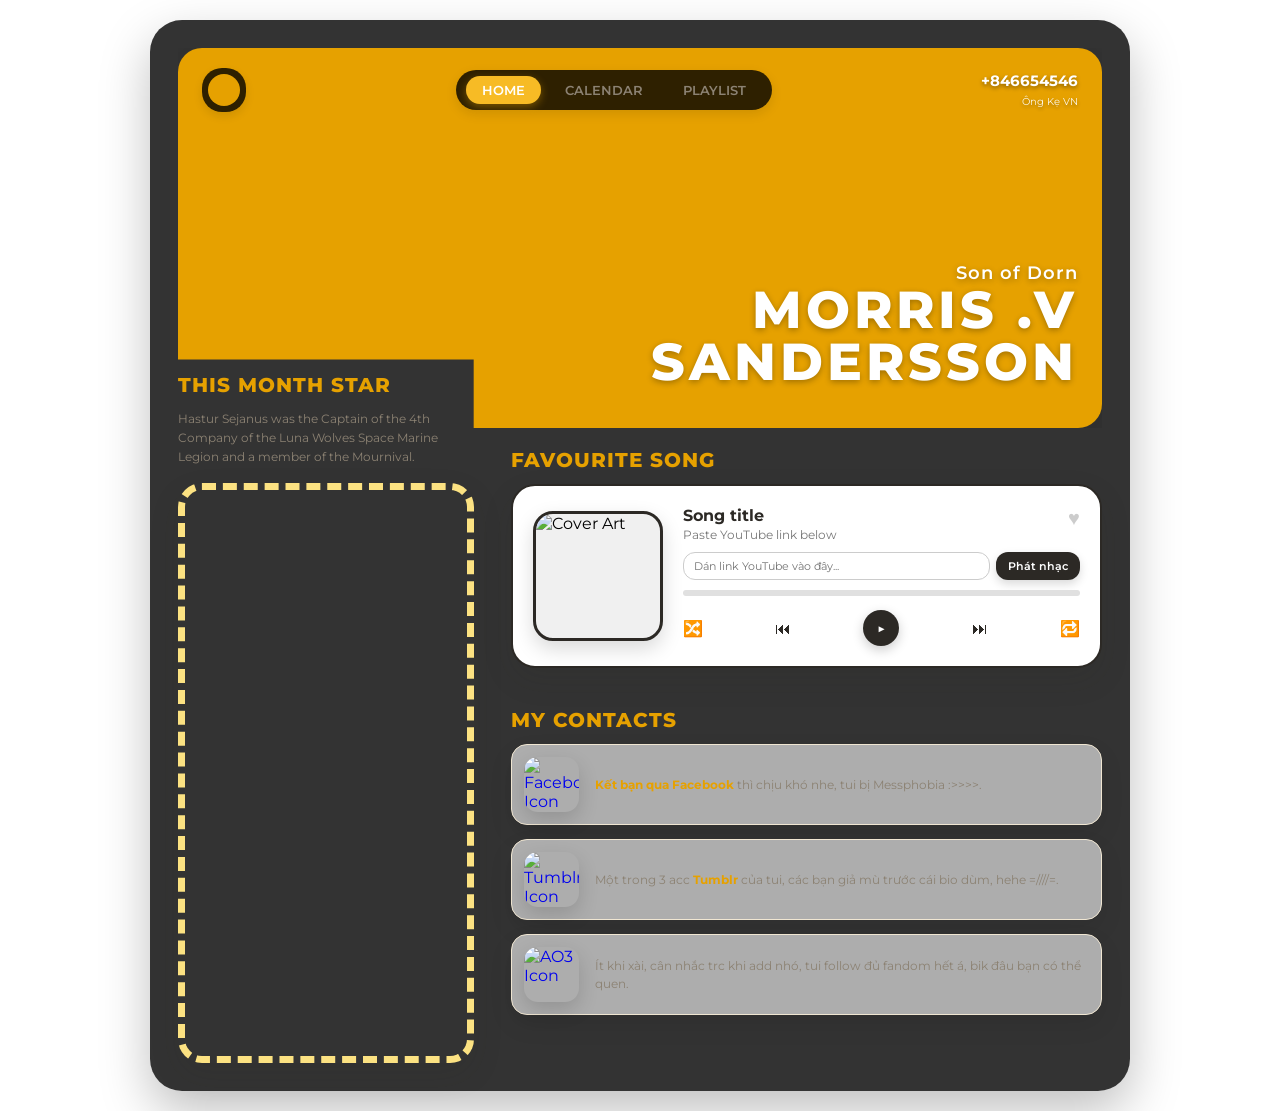
==== index.html @ 99d66d62 "Add files via upload" ====
<!DOCTYPE html>
<html lang="vi">
<head>
  <meta charset="UTF-8">
  <meta name="viewport" content="width=device-width, initial-scale=1.0">
  <title>Morris Ventris Sandersson</title>
  <link rel="stylesheet" href="style.css">
  <link href="https://fonts.googleapis.com/css2?family=Montserrat:wght@400;600;700;800&display=swap" rel="stylesheet">
  <script src="https://www.youtube.com/iframe_api"></script>
</head>
<body>

  <div class="site-container">

    <header class="top-hero-card">
      <nav class="navbar">
        <div class="logo-box">
          <div class="logo-placeholder"></div>
        </div>
        <div class="nav-links">
          <a href="#" class="nav-btn active">HOME</a>
          <a href="Celander.html" class="nav-btn">CALENDAR</a>
          <a href="Readlist.html" class="nav-btn">PLAYLIST</a>
        </div>
        <div class="contact-info">
          <span class="phone-number">+846654546</span>
          <span class="phone-sub">Ông Kẹ VN</span>
        </div>
      </nav>

      <div class="hero-content">
        <div class="hero-subtitle">Son of Dorn</div>
        <h1 class="hero-title">MORRIS .V<br> SANDERSSON</h1>
      </div>
    </header>

    <main class="main-content">
      
      <section class="left-column">
        <h2 class="section-title">THIS MONTH STAR</h2>
        <p class="description-text">
          Hastur Sejanus was the Captain of the 4th Company of the Luna Wolves Space Marine Legion and a member of the Mournival.
        </p>
        <div class="image-box-large">
          <div class="star-img"></div>
        </div>
      </section>

      <section class="right-column">
        
        <div class="specialty-block">
          <h2 class="section-title">FAVOURITE SONG</h2>
          <div class="music-player-card">
            <div class="player-cover">
              <img id="song-cover" src="https://via.placeholder.com/150?text=Music" alt="Cover Art">
            </div>

            <div class="player-content">
              <div class="player-header">
                <div class="song-info">
                  <h3 id="song-title">Song title</h3>
                  <p id="song-artist">Paste YouTube link below</p>
                </div>
                <button class="btn-like" id="like-btn">♥</button>
              </div>

              <div class="youtube-input-group">
                <input type="text" id="yt-url-input" placeholder="Dán link YouTube vào đây...">
                <button id="load-yt-btn">Phát nhạc</button>
              </div>

              <div class="progress-bar-container">
                <div class="progress-bar" id="progress-bar"></div>
              </div>

              <div class="player-controls">
                <button class="ctrl-btn">🔀</button>
                <button class="ctrl-btn" id="prev-btn">⏮</button>
                <button class="ctrl-btn play-main-btn" id="play-pause-btn">▶</button>
                <button class="ctrl-btn" id="next-btn">⏭</button>
                <button class="ctrl-btn">🔁</button>
              </div>

              <div id="yt-player-container" style="display:none;"></div>
            </div>
          </div>
        </div>

        <div class="news-block">
          <h2 class="section-title">MY CONTACTS</h2>

          <div class="news-list">
            <div class="news-item">
              <a href="https://www.facebook.com/jager.von.sterben" target="_blank" class="thumb-link">
                <div class="thumb-box">
                  <img src="https://i.pinimg.com/236x/1d/36/d2/1d36d2b47b0942a00c9ad1c40461d12a.jpg" alt="Facebook Icon" class="thumb-img">
                </div>
              </a>
              <div class="news-text">
                <p>
                  <a href="https://www.facebook.com/jager.von.sterben" target="_blank" class="contact-link">Kết bạn qua Facebook</a> 
                  thì chịu khó nhe, tui bị Messphobia :>>>>.
                </p>
              </div>
            </div>

            <div class="news-item">
              <a href="https://www.tumblr.com/blog/notsurewhattocall" target="_blank" class="thumb-link">
                <div class="thumb-box">
                  <img src="https://i.pinimg.com/236x/40/56/7e/40567ea897f6cc804bea35c90d74b845.jpg" alt="Tumblr Icon" class="thumb-img">
                </div>
              </a>
              <div class="news-text">
                <p>
                  Một trong 3 acc <a href="https://www.tumblr.com/blog/notsurewhattocall" target="_blank" class="contact-link">Tumblr</a> của tui, các bạn giả mù trước cái bio dùm, hehe =////=.
                </p>
              </div>
            </div>

            <div class="news-item">
              <a href="https://archiveofourown.org/users/MorrisMauseAndersson" target="_blank" class="thumb-link">
                <div class="thumb-box">
                  <img src="https://i.pinimg.com/1200x/1e/6d/fd/1e6dfd73165b611307ed48c3a719d7e1.jpg" alt="AO3 Icon" class="thumb-img">
                </div>
              </a>
              <div class="news-text">
                <p>
                  Ít khi xài, cân nhắc trc khi add nhó, tui follow đủ fandom hết á, bik đâu bạn có thể quen.
                </p>
              </div>
            </div>
          </div>
        </div>

      </section>

    </main>

  </div>

  <script src="script.js"></script>
</body>
</html>
---- style.css ----
/* ==========================================
   RESET & SYSTEM VARIABLES (Tone Vàng - Trắng)
   ========================================== */
:root {
  --bg-page: url("https://i.pinimg.com/1200x/af/6b/8a/af6b8afd985e3afee84c5190ab9a0707.jpg");       /* Màu nền trang ngoài cùng */
  --bg-card: #000000CC; /* khoảng 60% */
  --primary-yellow: #e6a100;  /* Màu vàng chủ đạo */
  --secondary-yellow: #fce282;/* Vàng nhạt / Highlight */
  --accent-yellow: #d18f00;   /* Vàng đậm cho Hover */
  --text-dark: #2c2925;      /* Màu chữ tối */
  --text-light: #ffffff;     /* Màu chữ sáng */
  --text-muted: #8c8273;     /* Màu chữ phụ */
  --border-light: #f0e6d2;   /* Đường phân cách */
  
  --radius-outer: 32px;
  --radius-inner: 24px;

  /* Hệ thống bóng đổ (Shadow System) */
  --shadow-soft: 0 10px 25px rgba(0, 0, 0, 0.08);
  --shadow-medium: 0 12px 30px rgba(44, 41, 37, 0.12);
  --shadow-hover: 0 18px 36px rgba(0, 0, 0, 0.18);
  --shadow-img: 0 8px 20px rgba(0, 0, 0, 0.15);
}

* {
  margin: 0;
  padding: 0;
  box-sizing: border-box;
  font-family: 'Montserrat', sans-serif;
}

body {
  background-image: var(--bg-page);
  background-size: cover;
  background-position: center;
  background-repeat: no-repeat;
  display: flex;
  justify-content: center;
  align-items: center;
  min-height: 100vh;
  padding: 20px;
}

/* ==========================================
   LAYOUT CONTAINER
   ========================================== */
.site-container {
  width: 100%;
  max-width: 980px;
  background-color: var(--bg-card);
  border-radius: var(--radius-outer);
  padding: 28px;
  /* Bóng đổ lớn cho toàn bộ Container chính */
  box-shadow: 0 20px 50px rgba(0, 0, 0, 0.25);
  position: relative;
}

/* ==========================================
   TOP HERO CARD (Khối màu vàng phía trên)
   Sử dụng clip-path để tạo hình notch/chữ L
   ========================================== */
.top-hero-card {
  background-color: var(--primary-yellow);
  background-image: linear-gradient(rgba(230, 161, 0, 0.45), rgba(230, 161, 0, 0.45)), 
                    url('https://i.pinimg.com/1200x/af/6b/8a/af6b8afd985e3afee84c5190ab9a0707.jpg');
  background-size: cover;
  background-position: center;
  border-radius: var(--radius-inner);
  height: 380px;
  padding: 20px 24px;
  display: flex;
  flex-direction: column;
  justify-content: space-between;
  position: relative;
  
  /* Đổ bóng cho Hero Card */
  filter: drop-shadow(0 12px 20px rgba(0, 0, 0, 0.15));

  /* Đường khoét góc trái dưới */
  clip-path: polygon(
    0 0, 
    100% 0, 
    100% 100%, 
    32% 100%, 
    32% 82%, 
    0 82%
  );
}

/* Header & Navigation */
.navbar {
  display: flex;
  align-items: center;
  justify-content: space-between;
}

.logo-box {
  background: var(--bg-card);
  padding: 6px;
  border-radius: 20px;
  display: flex;
  align-items: center;
  box-shadow: 0 4px 10px rgba(0, 0, 0, 0.1);
}

.logo-placeholder {
  width: 32px;
  height: 32px;
  background: var(--primary-yellow);
  border-radius: 50%;
}

.nav-links {
  background: var(--bg-card);
  padding: 6px 10px;
  border-radius: 30px;
  display: flex;
  gap: 8px;
  box-shadow: 0 4px 12px rgba(0, 0, 0, 0.1);
}

.nav-btn {
  text-decoration: none;
  font-size: 13px;
  font-weight: 600;
  color: var(--text-muted);
  padding: 6px 16px;
  border-radius: 20px;
  transition: all 0.3s ease;
}

.nav-btn.active, .nav-btn:hover {
  background-color: #f7bb25;
  color: var(--text-light);
  box-shadow: 0 3px 8px rgba(230, 161, 0, 0.4);
}

.contact-info {
  text-align: right;
  color: var(--text-light);
  text-shadow: 0 2px 4px rgba(0,0,0,0.4);
}

.phone-number {
  display: block;
  font-weight: 700;
  font-size: 15px;
}

.phone-sub {
  font-size: 10px;
  opacity: 0.9;
}

/* Hero Content (Tiêu đề lớn góc phải) */
.hero-content {
  text-align: right;
  color: var(--text-light);
  margin-bottom: 20px;
  text-shadow: 0 2px 6px rgba(0, 0, 0, 0.3);
}

.hero-subtitle {
  font-size: 18px;
  letter-spacing: 1px;
  font-weight: 600;
}

.hero-title {
  font-size: 52px;
  font-weight: 800;
  letter-spacing: 4px;
  text-transform: uppercase;
  line-height: 1;
}

/* ==========================================
   MAIN CONTENT GRID
   ========================================== */
.main-content {
  display: grid;
  grid-template-columns: 32% 64%;
  gap: 4%;
  margin-top: -55px; /* Ghép khớp vào góc khuyết của top-hero-card */
  position: relative;
  z-index: 2;
}

.section-title {
  color: var(--primary-yellow);
  font-size: 20px;
  font-weight: 800;
  letter-spacing: 1px;
  text-transform: uppercase;
  margin-bottom: 12px;
}

/* Cột Trái */
.left-column {
  display: flex;
  flex-direction: column;
}

.description-text {
  font-size: 12px;
  color: var(--text-muted);
  line-height: 1.6;
  margin-bottom: 16px;
}

/* Tối ưu khung ảnh lớn để trang không bị rỗng */
.image-box-large {
  width: 100%;
  height: 580px; /* Tăng chiều cao để không không bị trống không gian */
  background-image: url("https://i.pinimg.com/1200x/6e/5f/a5/6e5fa5c0710c15d75cbdd2199a5050d2.jpg");
  background-size: cover;       /* Ảnh phủ kín khung */
    background-position: center;  /* Căn giữa */
    background-repeat: no-repeat;
  border-radius: var(--radius-inner);
  border: 7px dashed var(--secondary-yellow);
  /* Bóng đổ cho ảnh lớn */
  box-shadow: var(--shadow-medium);
  transition: transform 0.3s ease, box-shadow 0.3s ease;
}

.image-box-large:hover {
  transform: translateY(-4px);
  box-shadow: var(--shadow-hover);
}

/* Cột Phải */
.right-column {
  display: flex;
  flex-direction: column;
  gap: 20px;
  padding-top: 75px; /* Đẩy nội dung xuống khớp góc cắt */
}

/* ==========================================
   MUSIC PLAYER CARD
   ========================================== */
.music-player-card {
  display: flex;
  align-items: center;
  gap: 20px;
  background: #ffffff;
  border: 2px solid #2c2925;
  border-radius: 24px;
  padding: 20px;
  width: 100%;
  margin: 10px 0 20px 0;
  /* Bóng đổ hiệu ứng nổi cho player */
  box-shadow: var(--shadow-medium);
  transition: transform 0.3s ease, box-shadow 0.3s ease;
}

.music-player-card:hover {
  transform: translateY(-2px);
  box-shadow: var(--shadow-hover);
}

.player-cover {
  width: 130px;
  height: 130px;
  min-width: 130px;
  border: 3px solid #2c2925;
  border-radius: 20px;
  overflow: hidden;
  background: #f0f0f0;
  /* Bóng đổ nhẹ cho ảnh bìa nhạc */
  box-shadow: var(--shadow-img);
}

.player-cover img {
  width: 100%;
  height: 100%;
  object-fit: cover;
}

.player-content {
  flex: 1;
  display: flex;
  flex-direction: column;
  gap: 10px;
}

.player-header {
  display: flex;
  justify-content: space-between;
  align-items: flex-start;
}

.song-info h3 {
  font-size: 16px;
  font-weight: 700;
  color: #2c2925;
  margin-bottom: 2px;
}

.song-info p {
  font-size: 12px;
  color: #777;
}

.btn-like {
  background: none;
  border: none;
  font-size: 20px;
  cursor: pointer;
  color: #ccc;
  transition: 0.2s;
}

.btn-like.liked {
  color: #e74c3c;
}

/* Ô nhập Link YouTube */
.youtube-input-group {
  display: flex;
  gap: 6px;
}

.youtube-input-group input {
  flex: 1;
  border: 1px solid #ccc;
  border-radius: 12px;
  padding: 6px 10px;
  font-size: 11px;
  outline: none;
  transition: border-color 0.2s;
}

.youtube-input-group input:focus {
  border-color: var(--primary-yellow);
}

.youtube-input-group button {
  background: #2c2925;
  color: #fff;
  border: none;
  border-radius: 12px;
  padding: 6px 12px;
  font-size: 11px;
  font-weight: 600;
  cursor: pointer;
  box-shadow: 0 4px 10px rgba(0,0,0,0.15);
  transition: transform 0.2s, background 0.2s;
}

.youtube-input-group button:hover {
  background: var(--accent-yellow);
  transform: translateY(-1px);
}

/* Thanh Tiến Trình */
.progress-bar-container {
  width: 100%;
  height: 6px;
  background: #e0e0e0;
  border-radius: 10px;
  overflow: hidden;
  cursor: pointer;
}

.progress-bar {
  width: 0%;
  height: 100%;
  background: #2c2925;
  transition: width 0.3s ease;
}

/* Nút Điều Khiển */
.player-controls {
  display: flex;
  justify-content: space-between;
  align-items: center;
  margin-top: 4px;
}

.ctrl-btn {
  background: none;
  border: none;
  font-size: 16px;
  cursor: pointer;
  color: #2c2925;
  transition: transform 0.2s ease;
}

.ctrl-btn:hover {
  transform: scale(1.2);
}

.play-main-btn {
  background: #2c2925;
  color: #fff;
  width: 36px;
  height: 36px;
  border-radius: 50%;
  display: flex;
  align-items: center;
  justify-content: center;
  font-size: 14px;
  box-shadow: 0 4px 12px rgba(0,0,0,0.2);
}

/* ==========================================
   KHỐI CONTACTS / NEWS
   ========================================== */
.news-list {
  display: flex;
  flex-direction: column;
  gap: 14px;
}

.news-item {
  display: flex;
  align-items: center;
  gap: 16px;
  padding: 12px;
  border-radius: 16px;
  background-color: rgba(255, 255, 255, 0.6);
  border: 1px solid var(--border-light);
  /* Bóng nhẹ cho từng mục danh bạ */
  box-shadow: var(--shadow-soft);
  transition: transform 0.2s ease, box-shadow 0.2s ease, background-color 0.2s ease;
}

.news-item:hover {
  transform: translateX(4px);
  background-color: #ffffff;
  box-shadow: var(--shadow-medium);
}

/* Tối ưu hiển thị ảnh trong thumb-box */
.thumb-box {
  width: 55px;
  height: 55px;
  min-width: 55px;
  overflow: hidden;
  display: flex;
  align-items: center;
  justify-content: center;
  border-radius: 14px;
  /* Bóng đổ riêng cho các icon/avatar nhỏ */
  box-shadow: var(--shadow-img);
}

.thumb-img {
  width: 100%;
  height: 100%;
  object-fit: cover;
}

/* Định dạng các đường link */
.thumb-link {
  display: block;
  text-decoration: none;
}

.contact-link {
  color: var(--primary-yellow);
  font-weight: 700;
  text-decoration: none;
  transition: color 0.2s ease;
}

.contact-link:hover {
  color: var(--accent-yellow);
  text-decoration: underline;
}

.news-text p {
  font-size: 12px;
  color: var(--text-muted);
  line-height: 1.5;
}
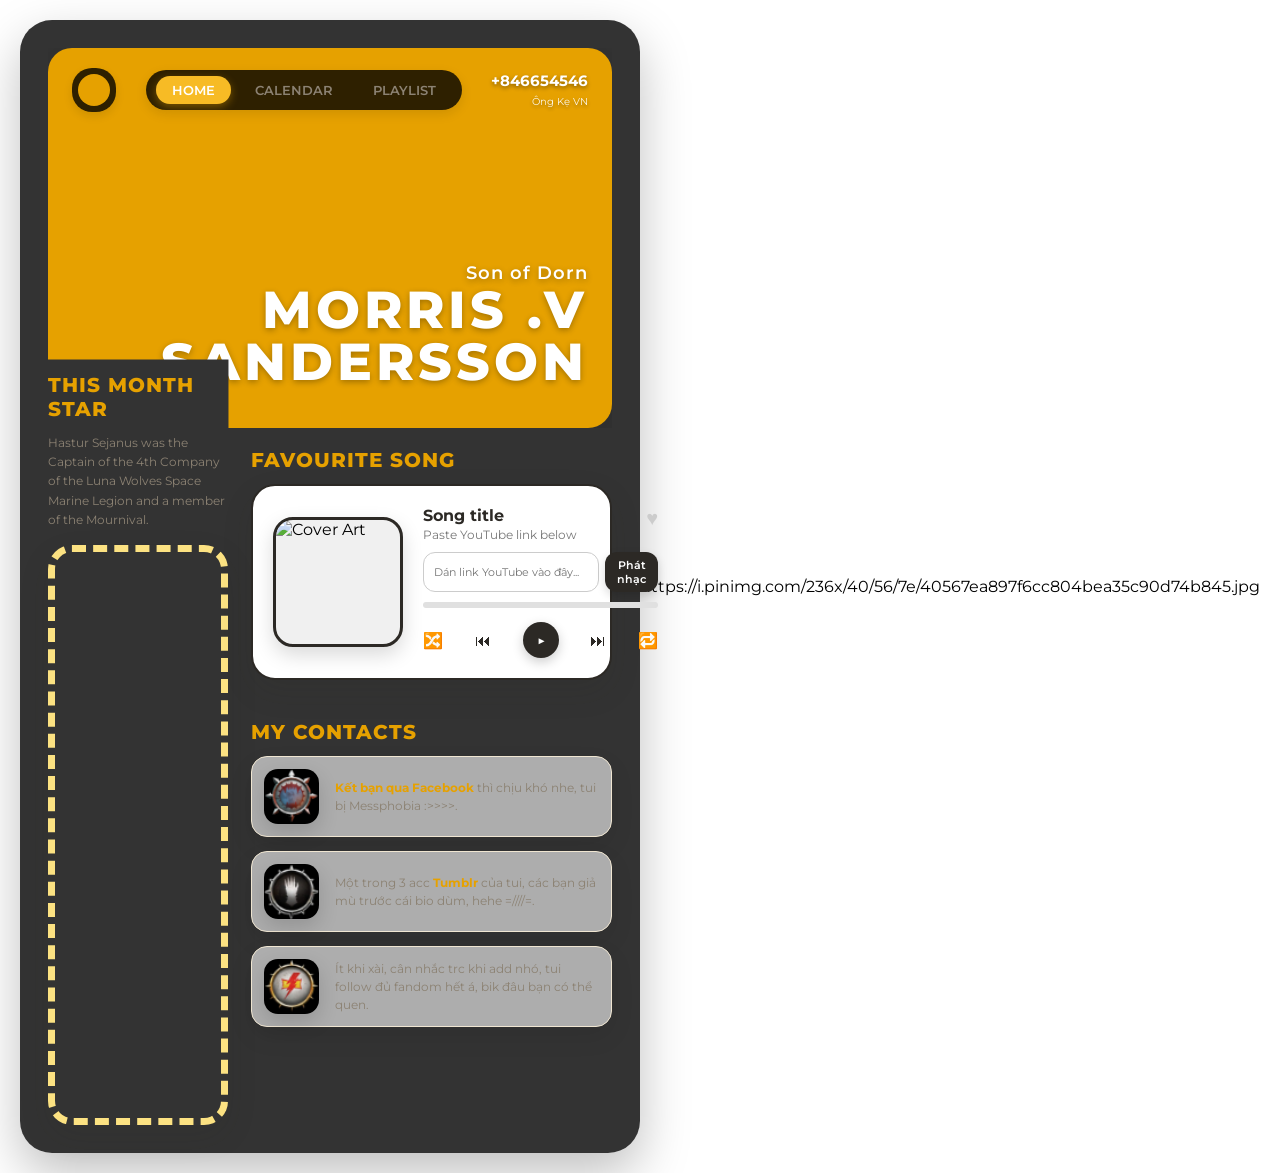
==== commit ddc9aaa0: "Add files via upload" ====
--- a/index.html
+++ b/index.html
@@ -4,6 +4,7 @@
   <meta charset="UTF-8">
   <meta name="viewport" content="width=device-width, initial-scale=1.0">
   <title>Morris Ventris Sandersson</title>
+  <link rel="icon" href="Raven Guard.ico" type="image/x-icon">
   <link rel="stylesheet" href="style.css">
   <link href="https://fonts.googleapis.com/css2?family=Montserrat:wght@400;600;700;800&display=swap" rel="stylesheet">
   <script src="https://www.youtube.com/iframe_api"></script>
@@ -93,7 +94,7 @@
             <div class="news-item">
               <a href="https://www.facebook.com/jager.von.sterben" target="_blank" class="thumb-link">
                 <div class="thumb-box">
-                  <img src="https://i.pinimg.com/236x/1d/36/d2/1d36d2b47b0942a00c9ad1c40461d12a.jpg" alt="Facebook Icon" class="thumb-img">
+                  <img src="World Eaters.ico" alt="Facebook Icon" class="thumb-img">
                 </div>
               </a>
               <div class="news-text">
@@ -107,7 +108,7 @@
             <div class="news-item">
               <a href="https://www.tumblr.com/blog/notsurewhattocall" target="_blank" class="thumb-link">
                 <div class="thumb-box">
-                  <img src="https://i.pinimg.com/236x/40/56/7e/40567ea897f6cc804bea35c90d74b845.jpg" alt="Tumblr Icon" class="thumb-img">
+                  <img src="Iron Hands.ico" alt="Tumblr Icon" class="thumb-img">
                 </div>
               </a>
               <div class="news-text">
@@ -120,7 +121,7 @@
             <div class="news-item">
               <a href="https://archiveofourown.org/users/MorrisMauseAndersson" target="_blank" class="thumb-link">
                 <div class="thumb-box">
-                  <img src="https://i.pinimg.com/1200x/1e/6d/fd/1e6dfd73165b611307ed48c3a719d7e1.jpg" alt="AO3 Icon" class="thumb-img">
+                  <img src="White Scars.ico" alt="AO3 Icon" class="thumb-img">
                 </div>
               </a>
               <div class="news-text">
@@ -140,4 +141,4 @@
 
   <script src="script.js"></script>
 </body>
-</html>+</html>https://i.pinimg.com/236x/40/56/7e/40567ea897f6cc804bea35c90d74b845.jpg
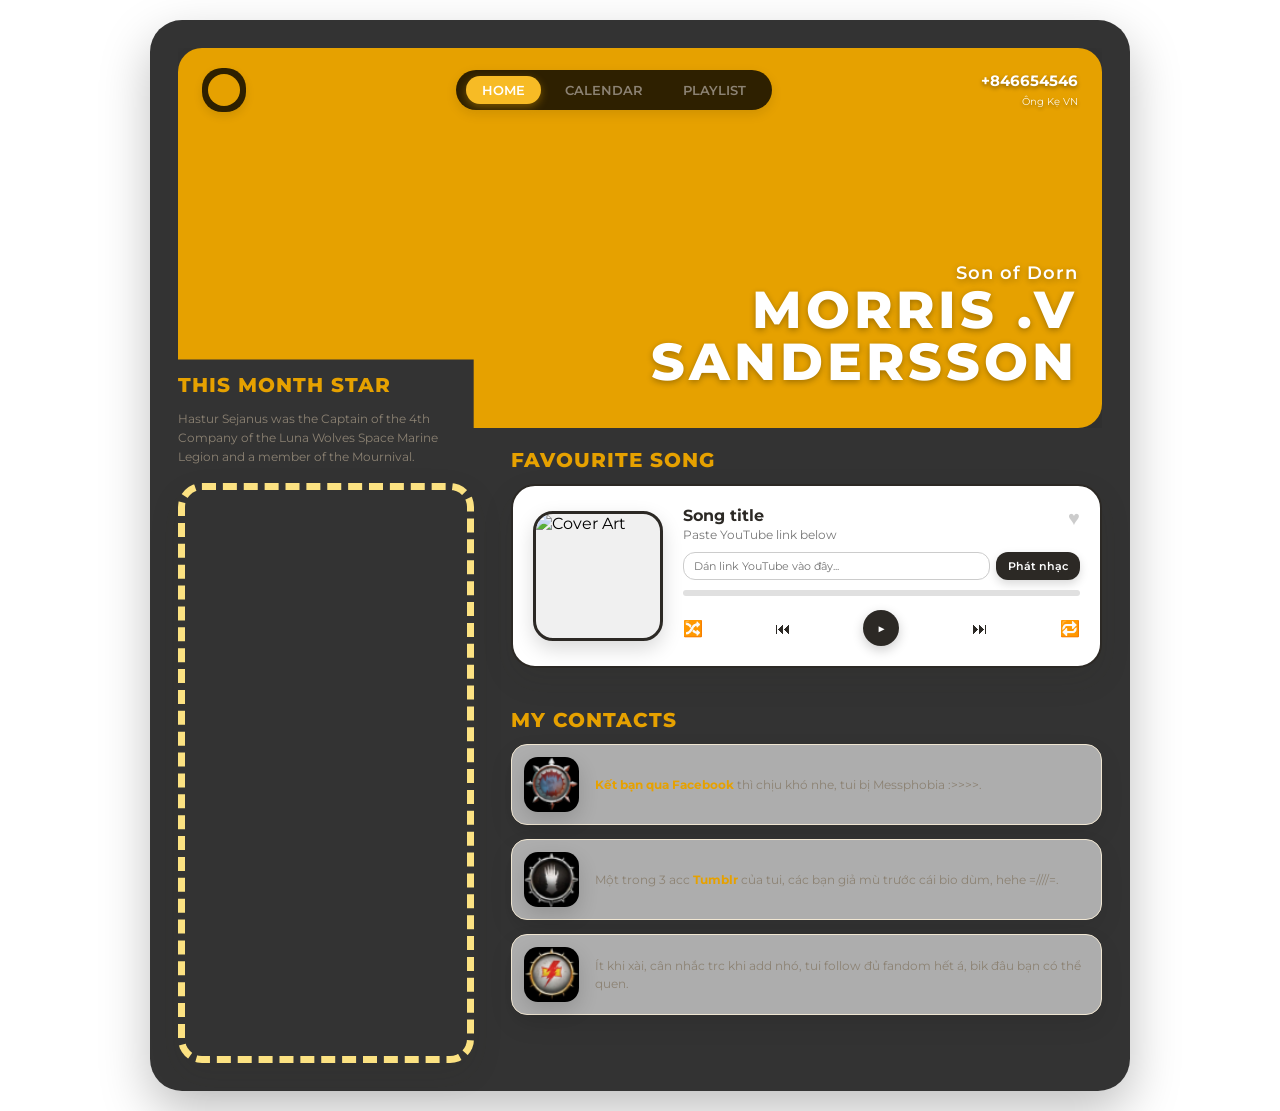
==== commit 10baee9d: "Add files via upload" ====
--- a/index.html
+++ b/index.html
@@ -141,4 +141,4 @@
 
   <script src="script.js"></script>
 </body>
-</html>https://i.pinimg.com/236x/40/56/7e/40567ea897f6cc804bea35c90d74b845.jpg+</html>
